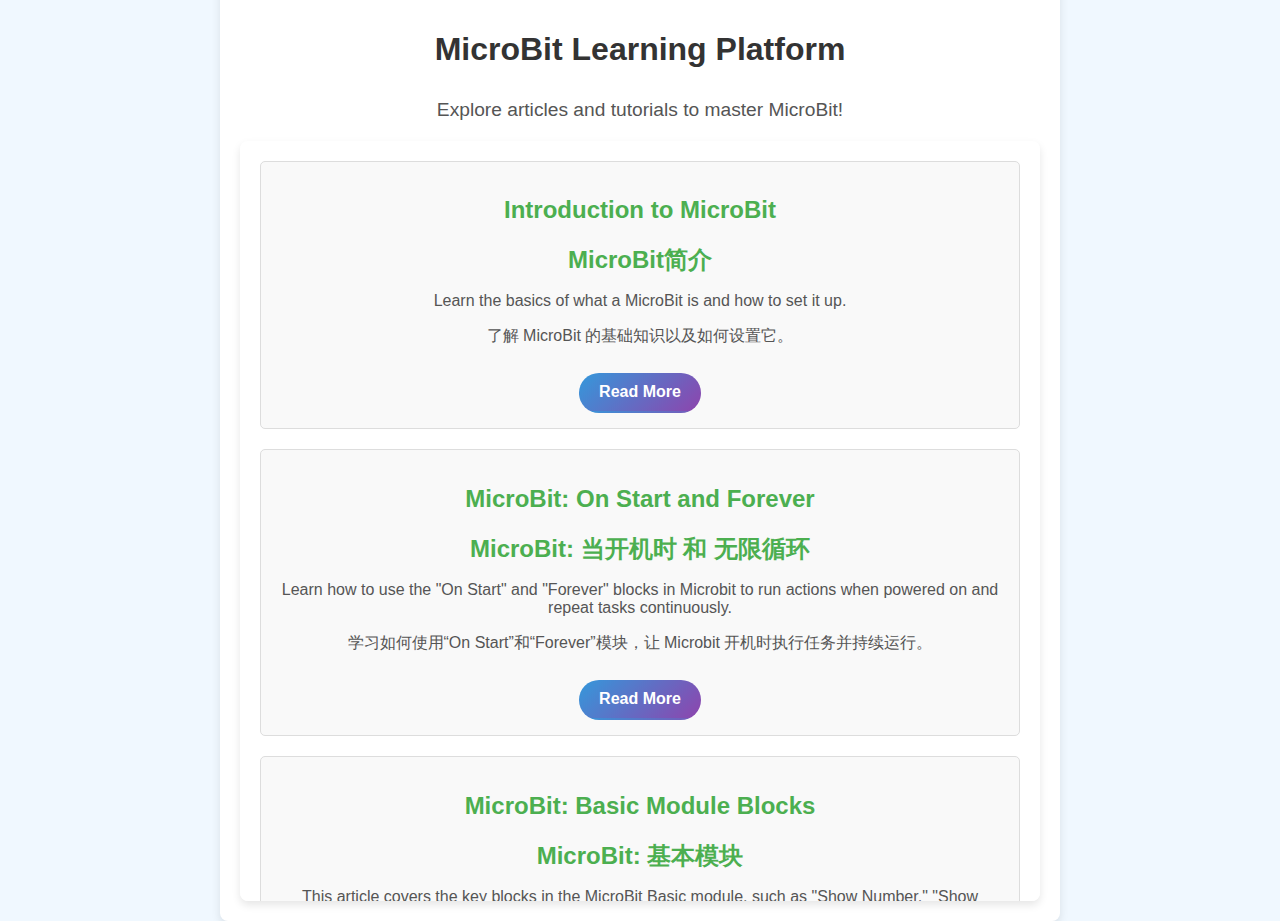
==== learning.html @ cede7c2d "Update learning.html" ====
<!DOCTYPE html>
<html lang="en">
<head>
    <meta charset="UTF-8">
    <meta name="viewport" content="width=device-width, initial-scale=1.0">
    <title>MicroBit Learning Platform</title>
    <link rel="stylesheet" href="styles.css">
</head>
<body>
    <div class="blog-container">
        <header>
            <h1>MicroBit Learning Platform</h1>
            <p>Explore articles and tutorials to master MicroBit!</p>
        </header>
        <main>
            <!-- 文章列表 -->
            <article>
                <h2>Introduction to MicroBit</h2>
				<h2>MicroBit简介</h2>
                <p>Learn the basics of what a MicroBit is and how to set it up.</p>
				<p>了解 MicroBit 的基础知识以及如何设置它。</p>
                <a href="post1/article1.html" class="read-more">Read More</a>
            </article>

            <article>
                <h2>MicroBit: On Start and Forever</h2>
				<h2>MicroBit: 当开机时 和 无限循环</h2>
                <p>Learn how to use the "On Start" and "Forever" blocks in Microbit to run actions when powered on and repeat tasks continuously.</p>
				<p>学习如何使用“On Start”和“Forever”模块，让 Microbit 开机时执行任务并持续运行。</p>
                <a href="post2/article2.html" class="read-more">Read More</a>
            </article>

            <article>
                <h2>MicroBit: Basic Module Blocks</h2>
				<h2>MicroBit: 基本模块</h2>
                <p>This article covers the key blocks in the MicroBit Basic module, such as "Show Number," "Show String," "Pause," and "Clear Screen," essential for controlling the display and timing in your projects.</p>
				<p>本文介绍了 MicroBit 基本模块中的关键代码块，如“显示数字”、“显示字符串”、“暂停”和“清空屏幕”，帮助控制显示和时间。</p>
                <a href="post3/article3.html" class="read-more">Read More</a>
            </article>
			
			    <article>
                <h2>Unit Exercise: Basic</h2>
				<h2>单元练习：Basic</h2>
                <p>This article covers the key blocks in the MicroBit Basic module, such as "Show Number," "Show String," "Pause," and "Clear Screen," essential for controlling the display and timing in your projects.</p>
				<p>本文介绍了 MicroBit 基本模块中的关键代码块，如“显示数字”、“显示字符串”、“暂停”和“清空屏幕”，帮助控制显示和时间。</p>
                <a href="post4/article4.html" class="read-more">Read More</a>
            </article>
        </main>
    </div>
</body>
</html>
---- styles.css ----
body {
    font-family: Arial, sans-serif;
    margin: 0;
    padding: 0;
    display: flex;
    justify-content: center;
    align-items: center;
    height: 100vh;
    background-color: #f0f8ff;
}

.container {
    display: flex;
    width: 80%;
    max-width: 1200px;
    background: #fff;
    box-shadow: 0 4px 10px rgba(0, 0, 0, 0.1);
    border-radius: 8px;
    overflow: hidden;
}

.photo-frame {
    flex: 1;
    display: flex;
    justify-content: center;
    align-items: center;
    background-color: #e0e0e0;
}

.microbit-photo {
    max-width: 100%;
    max-height: 100%;
}

.content {
    flex: 1;
    padding: 20px;
    display: flex;
    flex-direction: column;
    justify-content: center;
    align-items: center;
}

h1 {
    text-align: center;
    font-size: 1.5rem;
    line-height: 1.8;
    margin-bottom: 20px;
}

.start-button {
    background-color: #4caf50;
    color: white;
    border: none;
    padding: 10px 20px;
    font-size: 1rem;
    border-radius: 5px;
    cursor: pointer;
    transition: background-color 0.3s;
}

.start-button:hover {
    background-color: #45a049;
}

/* 学习平台样式 */
.blog-container {
    width: 80%;
    margin: 0 auto;
    padding: 20px;
    background: #ffffff;
    box-shadow: 0 4px 10px rgba(0, 0, 0, 0.1);
    border-radius: 8px;
}

header {
    text-align: center;
    margin-bottom: 20px;
}

header h1 {
    font-size: 2rem;
    color: #333;
}

header p {
    font-size: 1.2rem;
    color: #555;
}

main article {
    margin-bottom: 20px;
    padding: 15px;
    border: 1px solid #ddd;
    border-radius: 5px;
    background: #f9f9f9;
}

article h2 {
    margin-bottom: 10px;
    font-size: 1.5rem;
    color: #4caf50;
}

article p {
    font-size: 1rem;
    color: #555;
}

.read-more {
    display: inline-block;
    margin-top: 10px;
    color: #4caf50;
    text-decoration: none;
    font-weight: bold;
    border-bottom: 2px solid transparent;
}

.read-more:hover {
    border-bottom: 2px solid #4caf50;
}

.article-image {
    display: block;          /* 将图片设置为块级元素 */
    margin: 20px auto;       /* 自动设置左右间距，实现水平居中 */
    width: 100%;
    max-width: 600px;        /* 限制图片宽度 */
    height: auto;            /* 保持图片比例 */
    border-radius: 8px;      /* 圆角效果 */
    box-shadow: 0 4px 10px rgba(0, 0, 0, 0.1); /* 阴影效果 */
}

/* 页面进入动画 */
@keyframes fade-in {
    from {
        opacity: 0;          /* 动画开始时透明 */
        transform: translateY(20px); /* 向下偏移 */
    }
    to {
        opacity: 1;          /* 动画结束时完全显示 */
        transform: translateY(0); /* 归位 */
    }
}

/* 应用到整个页面的动画 */
body {
    animation: fade-in 0.8s ease-in-out; /* 动画持续时间0.8秒，缓入缓出 */
    opacity: 1;
}

/* 定义进入动画 */
@keyframes fade-in {
    from {
        opacity: 0;
        transform: translateY(20px); /* 向下位移 */
    }
    to {
        opacity: 1;
        transform: translateY(0);
    }
}

/* 页面整体应用动画 */
body {
    animation: fade-in 0.8s ease-in-out;
    opacity: 1;
    margin: 0;
    padding: 0;
    font-family: Arial, sans-serif;
}

/* 示例：调整页面容器样式 */
.blog-container {
    max-width: 800px;
    margin: 0 auto;
    padding: 20px;
    text-align: center;
}

main {
    max-height: 80vh; /* 设置主内容区域的最大高度 */
    overflow-y: auto; /* 启用垂直滚动 */
    padding: 20px;
    box-shadow: 0 4px 8px rgba(0, 0, 0, 0.1); /* 添加边框阴影，提升层次感 */
    background: #fff; /* 背景颜色 */
    border-radius: 8px;
}

/* 设置Read More按钮的样式 */
.read-more {
    display: inline-block;
    background: linear-gradient(135deg, #3498db, #8e44ad);
    color: white;
    text-decoration: none;
    padding: 10px 20px;
    border-radius: 25px;
    font-weight: bold;
    text-align: center;
    transition: background-color 0.3s ease, transform 0.3s ease;
}

.read-more:hover {
    background-color: #1abc9c;
    transform: scale(1.05);
}

/* 为Read More按钮添加焦点和点击效果 */
.read-more:focus {
    outline: none;
    box-shadow: 0 0 10px rgba(52, 152, 219, 0.8);
}
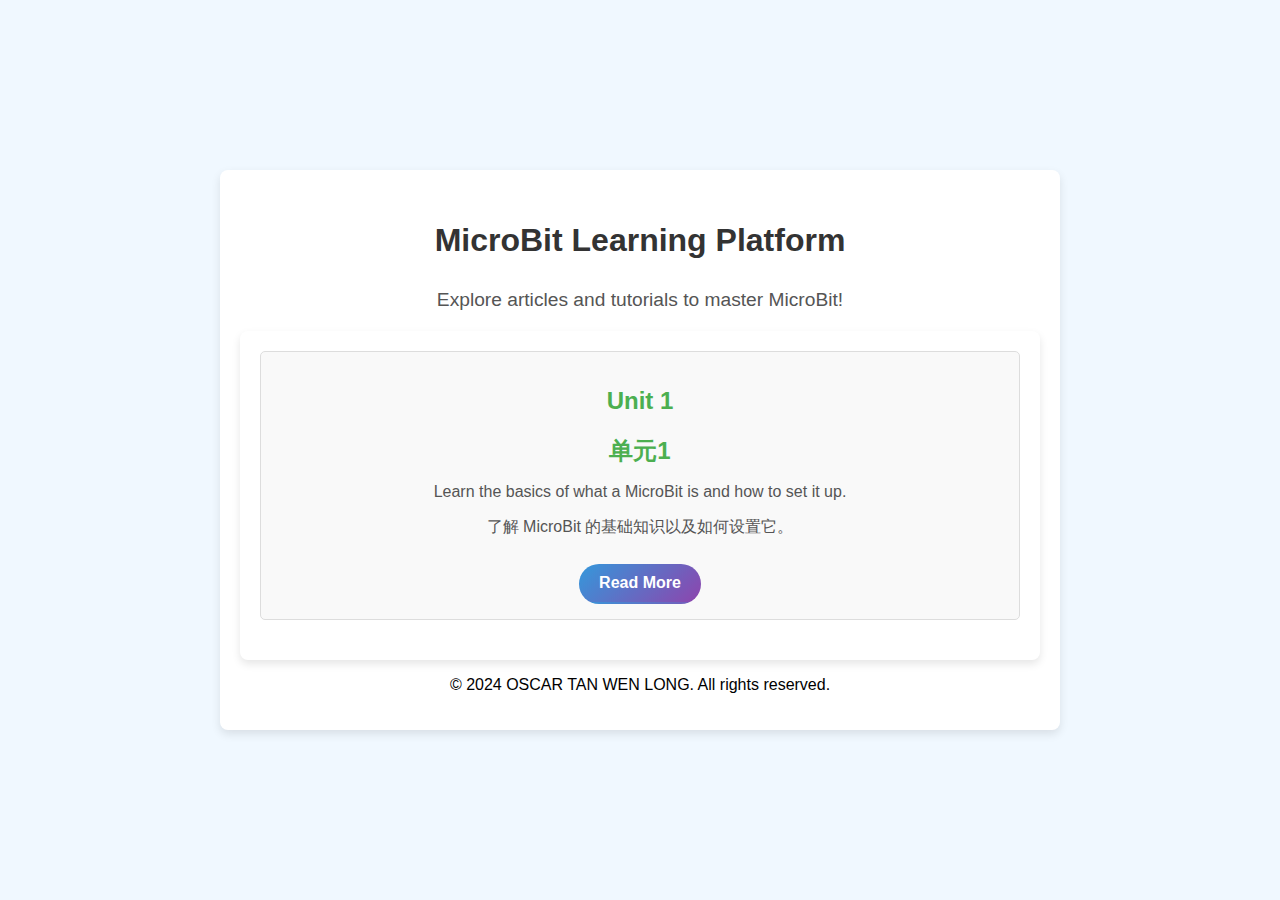
==== commit d2a11ba8: "Update learning.html" ====
--- a/learning.html
+++ b/learning.html
@@ -15,37 +15,16 @@
         <main>
             <!-- 文章列表 -->
             <article>
-                <h2>Introduction to MicroBit</h2>
-				<h2>MicroBit简介</h2>
+                <h2>Unit 1</h2>
+				<h2>单元1</h2>
                 <p>Learn the basics of what a MicroBit is and how to set it up.</p>
 				<p>了解 MicroBit 的基础知识以及如何设置它。</p>
-                <a href="post1/article1.html" class="read-more">Read More</a>
-            </article>
-
-            <article>
-                <h2>MicroBit: On Start and Forever</h2>
-				<h2>MicroBit: 当开机时 和 无限循环</h2>
-                <p>Learn how to use the "On Start" and "Forever" blocks in Microbit to run actions when powered on and repeat tasks continuously.</p>
-				<p>学习如何使用“On Start”和“Forever”模块，让 Microbit 开机时执行任务并持续运行。</p>
-                <a href="post2/article2.html" class="read-more">Read More</a>
-            </article>
-
-            <article>
-                <h2>MicroBit: Basic Module Blocks</h2>
-				<h2>MicroBit: 基本模块</h2>
-                <p>This article covers the key blocks in the MicroBit Basic module, such as "Show Number," "Show String," "Pause," and "Clear Screen," essential for controlling the display and timing in your projects.</p>
-				<p>本文介绍了 MicroBit 基本模块中的关键代码块，如“显示数字”、“显示字符串”、“暂停”和“清空屏幕”，帮助控制显示和时间。</p>
-                <a href="post3/article3.html" class="read-more">Read More</a>
-            </article>
-			
-			    <article>
-                <h2>Unit Exercise: Basic</h2>
-				<h2>单元练习：Basic</h2>
-                <p>This article covers the key blocks in the MicroBit Basic module, such as "Show Number," "Show String," "Pause," and "Clear Screen," essential for controlling the display and timing in your projects.</p>
-				<p>本文介绍了 MicroBit 基本模块中的关键代码块，如“显示数字”、“显示字符串”、“暂停”和“清空屏幕”，帮助控制显示和时间。</p>
-                <a href="post4/article4.html" class="read-more">Read More</a>
+                <a href="Unit1.html" class="read-more">Read More</a>
             </article>
         </main>
+		<footer>
+			<p>&copy; 2024 OSCAR TAN WEN LONG. All rights reserved.</p>
+        </footer>
     </div>
 </body>
 </html>
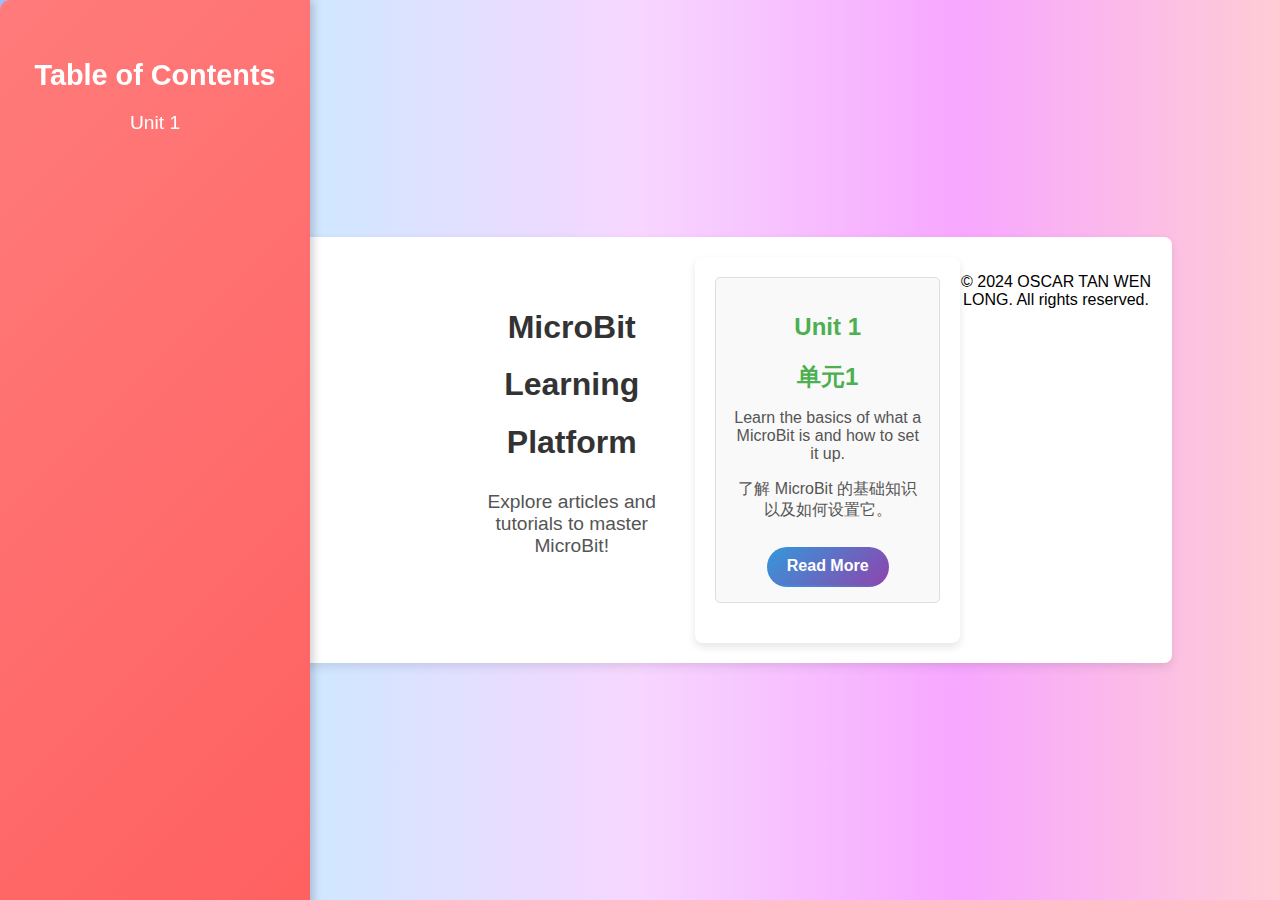
==== commit 844ff658: "Add files via upload" ====
--- a/learning.html
+++ b/learning.html
@@ -12,6 +12,15 @@
             <h1>MicroBit Learning Platform</h1>
             <p>Explore articles and tutorials to master MicroBit!</p>
         </header>
+		
+		        <!-- 侧边导航栏 -->
+        <div class="sidebar">
+            <h3>Table of Contents</h3>
+            <ul>
+                <li><a href="Unit1.html">Unit 1</a></li>
+            </ul>
+        </div>
+		
         <main>
             <!-- 文章列表 -->
             <article>
--- a/styles.css
+++ b/styles.css
@@ -1,4 +1,8 @@
 body {
+	
+	/* 背景颜色设置为渐变 */
+
+    background: linear-gradient(to right, #a8c0ff, #d0e7ff, #f7d6ff, #f7a7ff, #ffccd5); /* 浅色渐变 */
     font-family: Arial, sans-serif;
     margin: 0;
     padding: 0;
@@ -6,7 +10,32 @@
     justify-content: center;
     align-items: center;
     height: 100vh;
-    background-color: #f0f8ff;
+}
+
+/* 标题区域样式，避免被侧边栏覆盖 */
+header {
+    margin-left: 320px; /* 给标题区域留出足够的空间，避免被侧边栏覆盖 */
+    padding: 20px;
+}
+
+/* 主内容区域样式 */
+.main-content {
+    margin-left: 320px; /* 给主内容区域留出足够的空间，避免被侧边栏覆盖 */
+    padding: 20px;
+}
+
+/* 下载按钮 */
+.download-button {
+    background-color: #4CAF50;
+    color: white;
+    padding: 10px 20px;
+    border: none;
+    cursor: pointer;
+    text-decoration: none;
+}
+
+.download-button:hover {
+    background-color: #45a049;
 }
 
 .container {
@@ -208,4 +237,100 @@
 .read-more:focus {
     outline: none;
     box-shadow: 0 0 10px rgba(52, 152, 219, 0.8);
+}
+
+/* 为下载按钮设置样式 */
+.download-button {
+    display: inline-block;
+    background-color: #4CAF50; /* 按钮的背景色 */
+    color: white;  /* 按钮的文本颜色 */
+    padding: 15px 32px;  /* 按钮的内边距 */
+    text-align: center;  /* 文本居中 */
+    text-decoration: none;  /* 去除下划线 */
+    border-radius: 8px;  /* 圆角 */
+    font-size: 16px;  /* 字体大小 */
+    transition: background-color 0.3s ease, transform 0.2s ease;  /* 悬停时的过渡效果 */
+}
+
+.download-button:hover {
+    background-color: #45a049; /* 悬停时背景色 */
+    transform: scale(1.1);  /* 悬停时放大按钮 */
+}
+
+.download-button:active {
+    transform: scale(1);  /* 点击时按钮恢复原始大小 */
+}
+/* 全局布局 */
+.blog-container {
+    display: flex;
+    flex-direction: row;
+    max-width: 1200px;
+    margin: 0 auto;
+}
+
+.main-content {
+    margin-left: 0;
+    padding: 20px;
+    transition: margin-left 0.3s ease;
+}
+
+/* Download button */
+.download-button {
+    background-color: #4CAF50;
+    color: white;
+    padding: 10px 20px;
+    border: none;
+    cursor: pointer;
+    text-decoration: none;
+}
+
+.download-button:hover {
+    background-color: #45a049;
+}
+
+/* 固定侧边栏的样式 */
+.sidebar {
+    width: 250px;
+    background: linear-gradient(135deg, #ff7b7b, #ff5f5f); /* 渐变背景 */
+    color: white;
+    position: fixed;
+    top: 0;
+    left: 0;
+    height: 100%;
+    padding: 30px;
+    box-shadow: 3px 0px 10px rgba(0, 0, 0, 0.2); /* 阴影效果 */
+    z-index: 10;
+    border-radius: 10px 0 0 10px; /* 圆角效果 */
+    transition: transform 0.3s ease; /* 动画效果 */
+    font-family: Arial, sans-serif; /* 字体 */
+}
+
+/* 侧边栏标题 */
+.sidebar h3 {
+    font-size: 1.8rem;
+    margin-bottom: 20px;
+    font-weight: bold;
+    color: white;
+}
+
+/* 目录列表的样式 */
+.sidebar ul {
+    list-style-type: none;
+    padding: 0;
+    margin: 0;
+}
+
+.sidebar ul li {
+    margin: 15px 0;
+}
+
+.sidebar ul li a {
+    color: white;
+    text-decoration: none;
+    font-size: 1.2rem;
+    transition: color 0.3s ease;
+}
+
+.sidebar ul li a:hover {
+    color: #ffcc00; /* 鼠标悬停时高亮 */
 }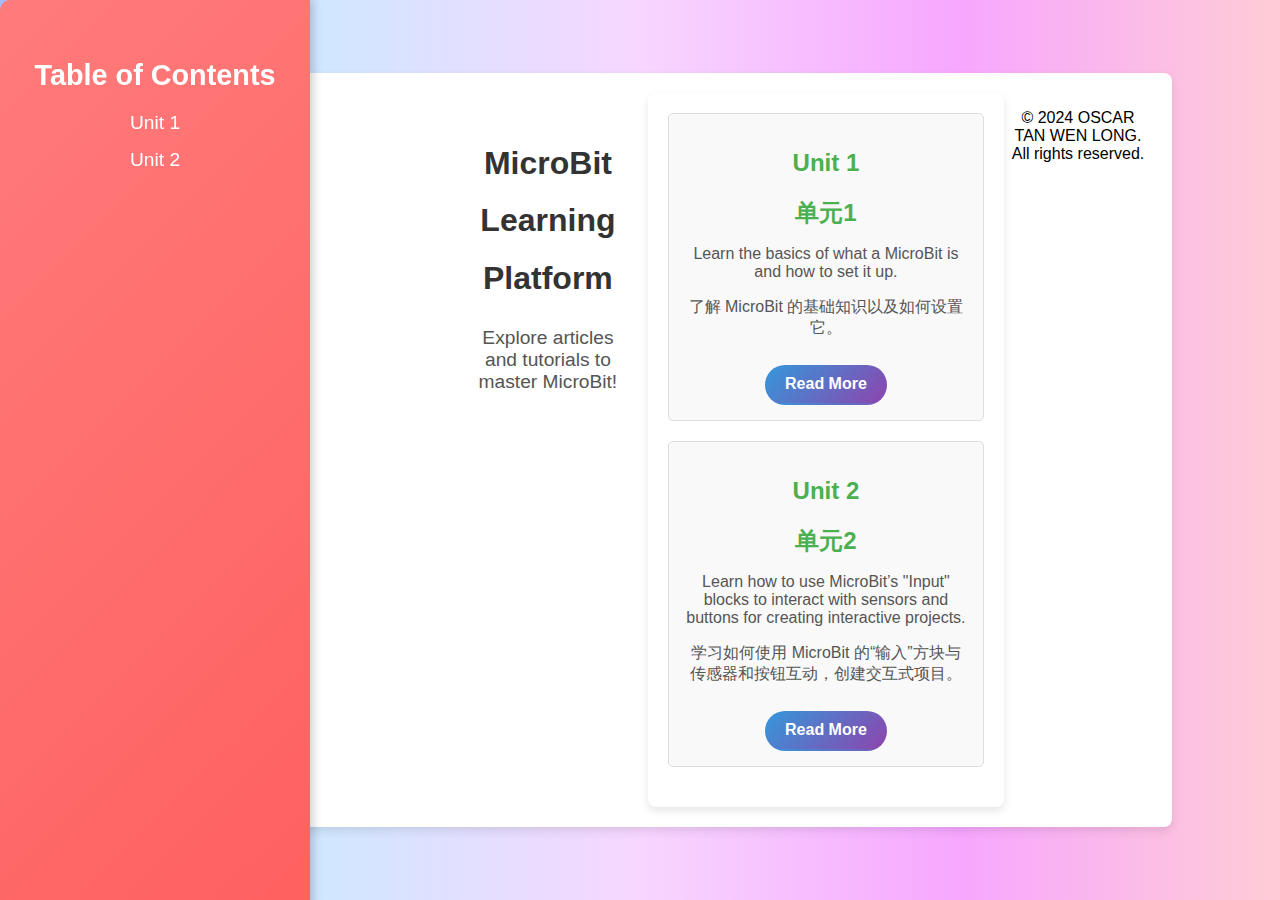
==== commit a51c17e3: "Update learning.html" ====
--- a/learning.html
+++ b/learning.html
@@ -18,6 +18,7 @@
             <h3>Table of Contents</h3>
             <ul>
                 <li><a href="Unit1.html">Unit 1</a></li>
+				<li><a href="Unit2.html">Unit 2</a></li>
             </ul>
         </div>
 		
@@ -30,6 +31,13 @@
 				<p>了解 MicroBit 的基础知识以及如何设置它。</p>
                 <a href="Unit1.html" class="read-more">Read More</a>
             </article>
+			            <article>
+                <h2>Unit 2</h2>
+				<h2>单元2</h2>
+                <p>Learn how to use MicroBit’s "Input" blocks to interact with sensors and buttons for creating interactive projects.</p>
+				<p>学习如何使用 MicroBit 的“输入”方块与传感器和按钮互动，创建交互式项目。</p>
+                <a href="Unit2.html" class="read-more">Read More</a>
+            </article>
         </main>
 		<footer>
 			<p>&copy; 2024 OSCAR TAN WEN LONG. All rights reserved.</p>
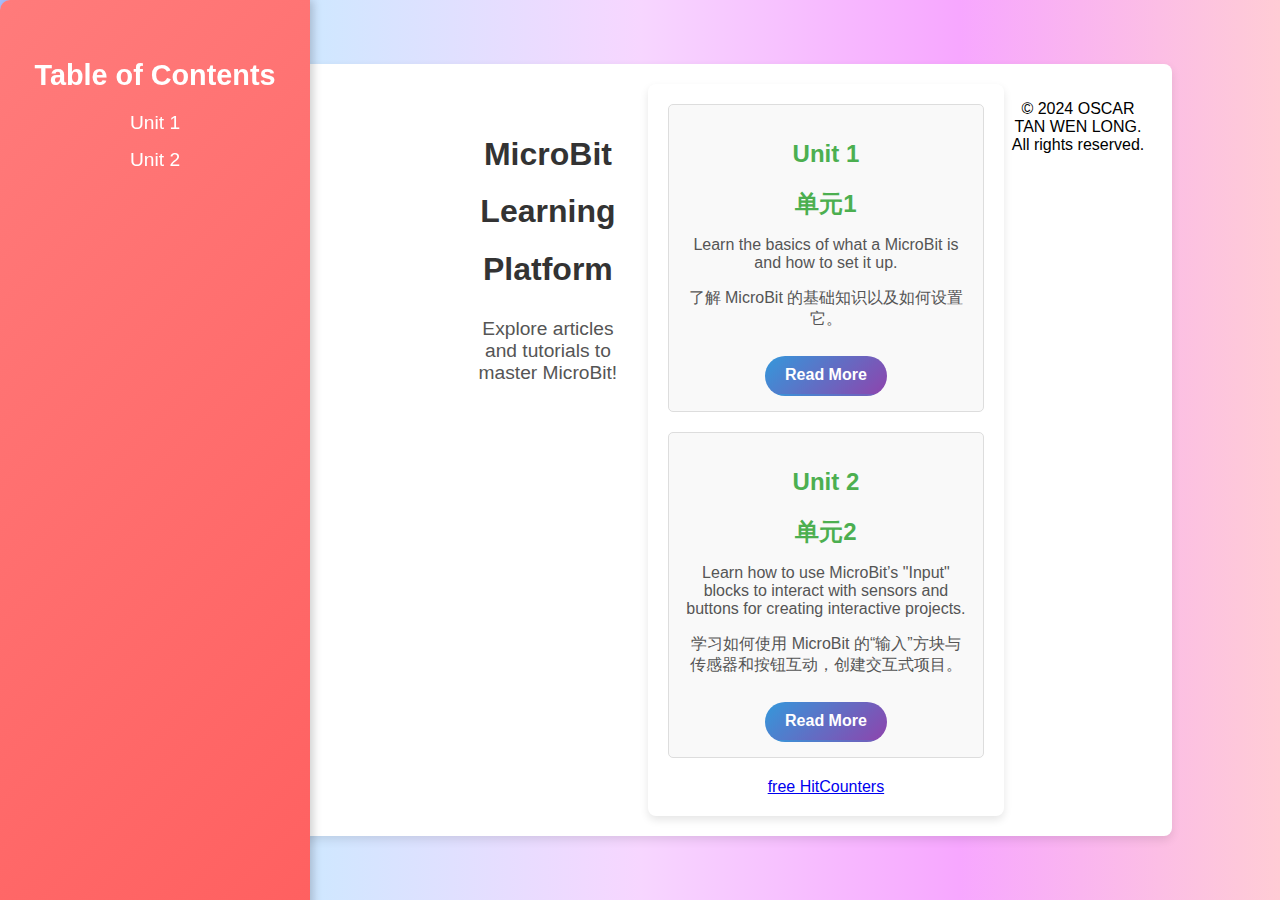
==== commit 17efeafa: "Update learning.html" ====
--- a/learning.html
+++ b/learning.html
@@ -38,6 +38,8 @@
 				<p>学习如何使用 MicroBit 的“输入”方块与传感器和按钮互动，创建交互式项目。</p>
                 <a href="Unit2.html" class="read-more">Read More</a>
             </article>
+			 <a href='https://www.free-counters.org/'>free HitCounters</a> <script type='text/javascript' src='https://www.freevisitorcounters.com/auth.php?id=467975fff33a900bb951ea67b7d2b9647b00a8fd'></script>
+<script type="text/javascript" src="https://www.freevisitorcounters.com/en/home/counter/1268680/t/10"></script>
         </main>
 		<footer>
 			<p>&copy; 2024 OSCAR TAN WEN LONG. All rights reserved.</p>
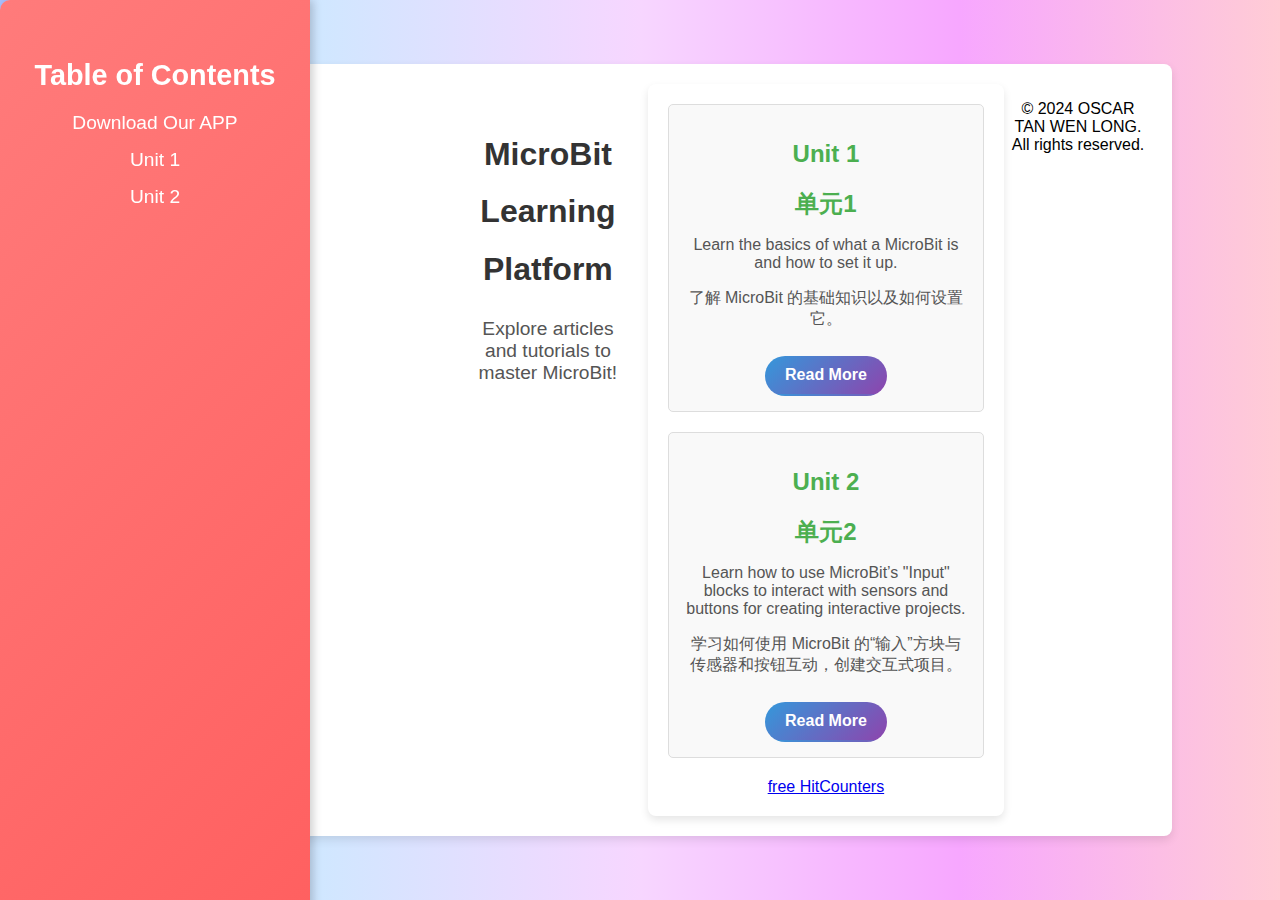
==== commit 78d40cbc: "Update learning.html" ====
--- a/learning.html
+++ b/learning.html
@@ -17,6 +17,7 @@
         <div class="sidebar">
             <h3>Table of Contents</h3>
             <ul>
+			<li><a href="download.html">Download Our APP</a></li>
                 <li><a href="Unit1.html">Unit 1</a></li>
 				<li><a href="Unit2.html">Unit 2</a></li>
             </ul>
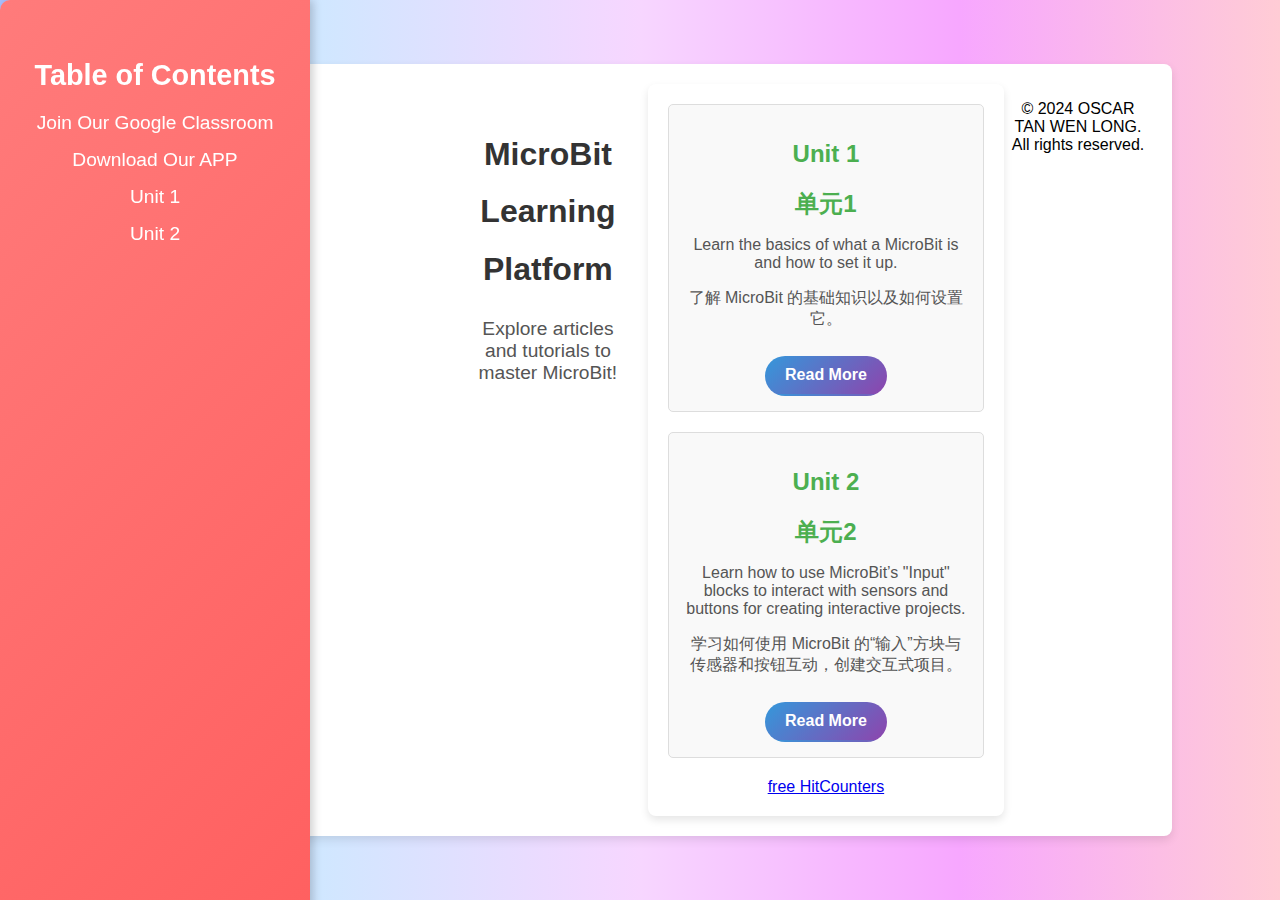
==== commit b2a46d02: "Update learning.html" ====
--- a/learning.html
+++ b/learning.html
@@ -17,7 +17,8 @@
         <div class="sidebar">
             <h3>Table of Contents</h3>
             <ul>
-			<li><a href="download.html">Download Our APP</a></li>
+				<li><a href="googleclassroom.html">Join Our Google Classroom</a></li>
+				<li><a href="download.html">Download Our APP</a></li>
                 <li><a href="Unit1.html">Unit 1</a></li>
 				<li><a href="Unit2.html">Unit 2</a></li>
             </ul>
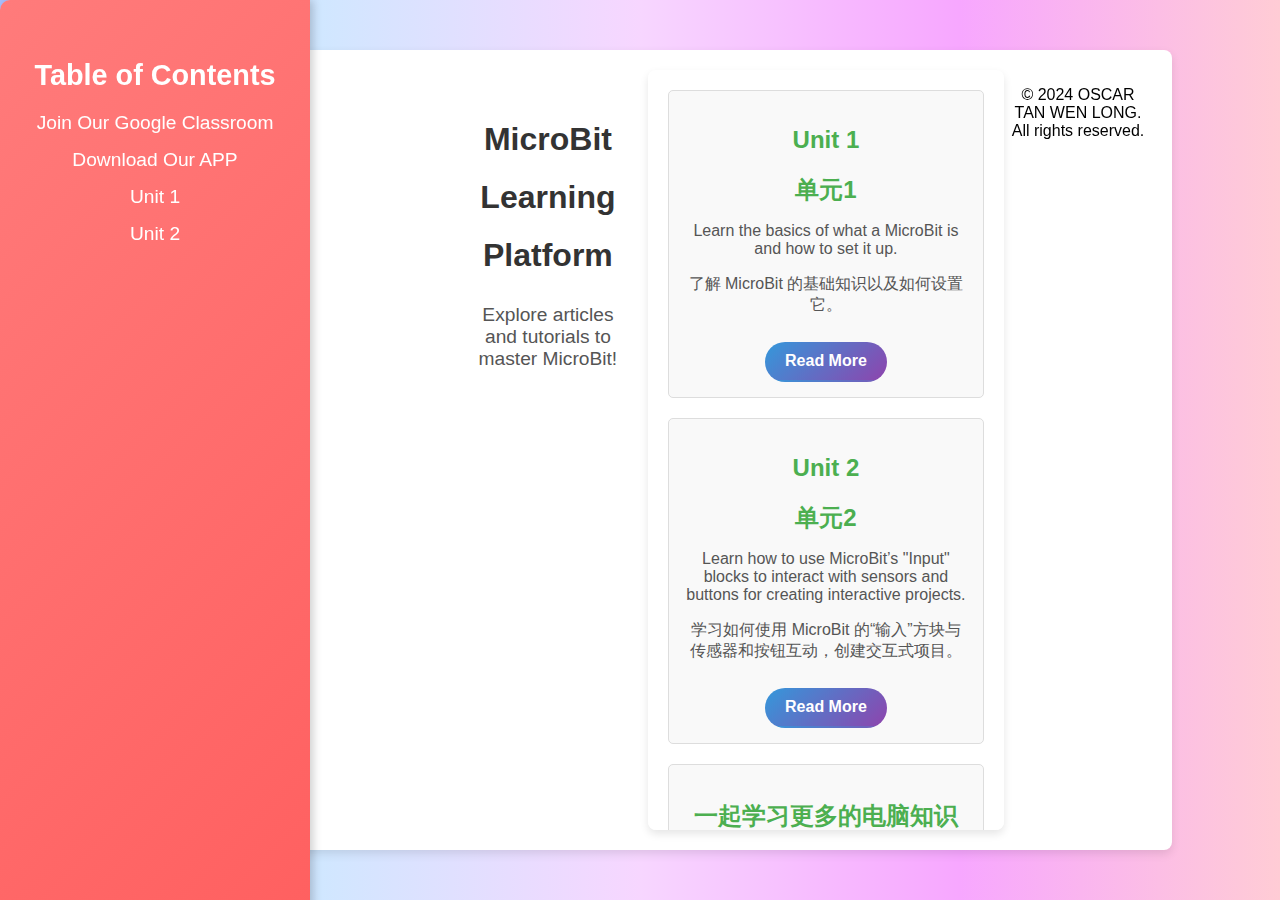
==== commit 00f32042: "Update learning.html" ====
--- a/learning.html
+++ b/learning.html
@@ -40,6 +40,14 @@
 				<p>学习如何使用 MicroBit 的“输入”方块与传感器和按钮互动，创建交互式项目。</p>
                 <a href="Unit2.html" class="read-more">Read More</a>
             </article>
+			
+						            <article>
+                <h2></h2>
+				<h2>一起学习更多的电脑知识吧！</h2>
+                <p>Let's explore more about computers together!</p>
+                <a href="https://oscartanwenlong-hi.github.io/learning/" class="read-more">Read More</a>
+            </article>
+			
 			 <a href='https://www.free-counters.org/'>free HitCounters</a> <script type='text/javascript' src='https://www.freevisitorcounters.com/auth.php?id=467975fff33a900bb951ea67b7d2b9647b00a8fd'></script>
 <script type="text/javascript" src="https://www.freevisitorcounters.com/en/home/counter/1268680/t/10"></script>
         </main>
